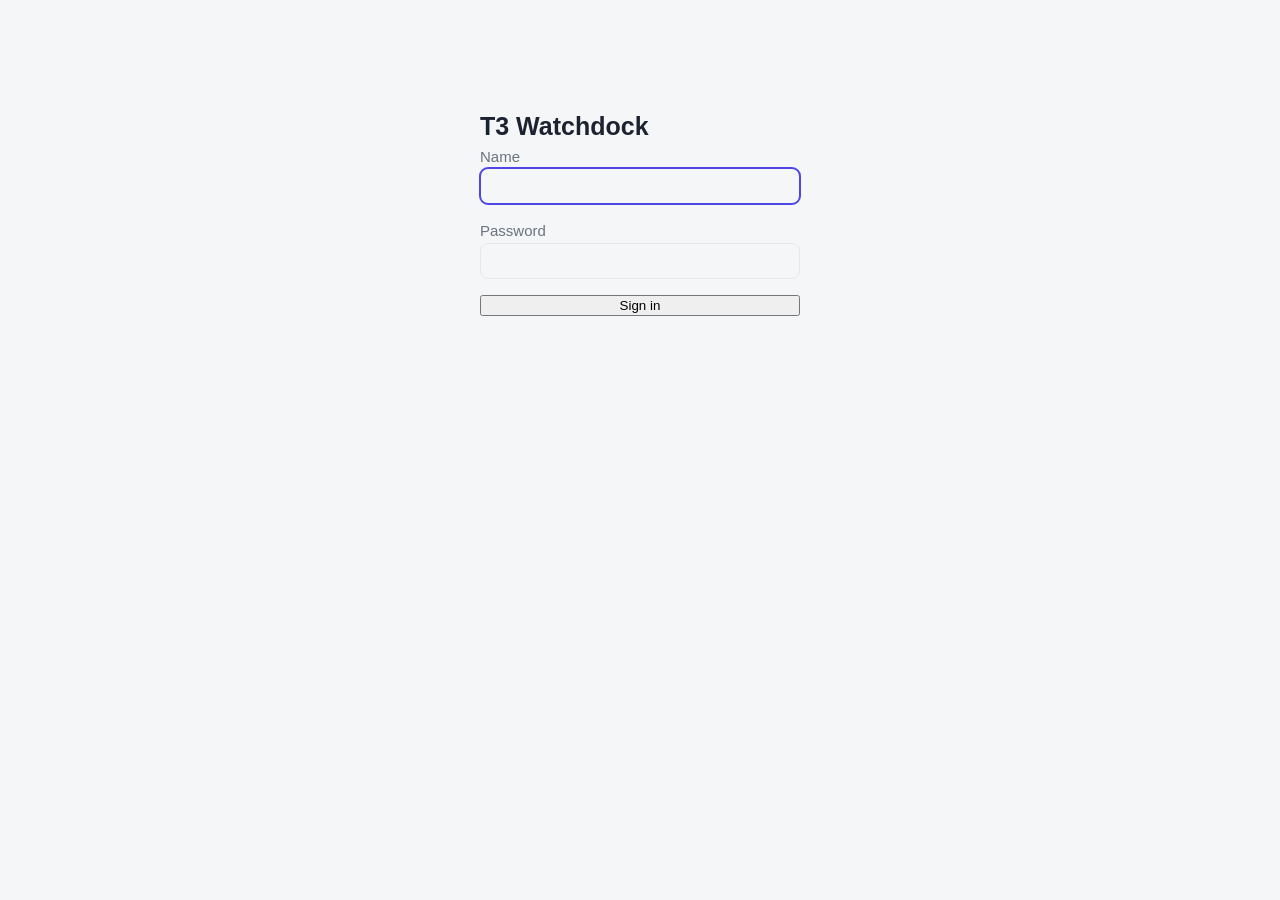
==== static/login.html @ c5ad08fe "[FEATURE] Add login with named users Every page and API call now needs a signed-in session. Accounts" ====
<!doctype html>
<html lang="en">
<head>
<meta charset="utf-8">
<meta name="viewport" content="width=device-width, initial-scale=1">
<title>T3 Watchdock – Login</title>
<script>
try { const t = localStorage.getItem("theme"), s = localStorage.getItem("style");
  if (t === "light" || t === "dark") document.documentElement.dataset.theme = t;
  if (s === "terminal" || s === "turbo" || s === "focus") document.documentElement.dataset.style = s; } catch (e) {}
</script>
<link rel="stylesheet" href="style.css">
<style>
  .login { max-width: 22rem; margin: 12vh auto; padding: 0 16px; }
  .login form { display: grid; gap: .75rem; }
  .login input { width: 100%; box-sizing: border-box; }
  .login .err { color: #c0392b; min-height: 1.2em; margin: 0; }
</style>
</head>
<body>
<main class="login">
  <h1>T3 Watchdock</h1>
  <form id="f">
    <label>Name <input name="name" autocomplete="username" required autofocus></label>
    <label>Password <input name="password" type="password" autocomplete="current-password" required></label>
    <button type="submit">Sign in</button>
    <p class="err" id="err" role="alert"></p>
  </form>
</main>
<script>
document.getElementById("f").onsubmit = async ev => {
  ev.preventDefault();
  const f = ev.target, err = document.getElementById("err");
  err.textContent = "";
  try {
    const r = await fetch("/api/login", {method: "POST", headers: {"Content-Type": "application/json"},
      body: JSON.stringify({name: f.name.value.trim(), password: f.password.value})});
    if (r.ok) return location.replace("/");
    err.textContent = (await r.json()).error || r.status;
  } catch (e) { err.textContent = e.message; }
  f.password.value = "";
};
</script>
</body>
</html>
---- static/style.css ----
:root{
  color-scheme:light;
  --bg:#f5f6f8;--card:#fff;--fg:#1c2230;--mut:#6b7280;--bd:#e4e7eb;--hover:#f0f2f5;
  --acc:#4f46e5;--acc-fg:#fff;--ok:#15803d;--err:#b91c1c;--run:#b45309;--chip:#eef0f4;
}
/* Theme: auto (follows the system) unless the header switch sets data-theme="light" or "dark" */
@media (prefers-color-scheme:dark){:root:not([data-theme="light"]){
  color-scheme:dark;
  --bg:#0f1115;--card:#171a21;--fg:#e6e8ec;--mut:#9aa1ad;--bd:#272c36;--hover:#1e222b;
  --acc:#818cf8;--acc-fg:#0f1115;--ok:#4ade80;--err:#f87171;--run:#fbbf24;--chip:#232833;
}}
:root[data-theme="dark"]{
  color-scheme:dark;
  --bg:#0f1115;--card:#171a21;--fg:#e6e8ec;--mut:#9aa1ad;--bd:#272c36;--hover:#1e222b;
  --acc:#818cf8;--acc-fg:#0f1115;--ok:#4ade80;--err:#f87171;--run:#fbbf24;--chip:#232833;
}
/* Style "terminal" (header selector): monospace, square, prompt look; light = paper terminal, dark = phosphor */
:root[data-style="terminal"]{
  color-scheme:light;
  --bg:#fdf6e3;--card:#fffbef;--fg:#073642;--mut:#5f7379;--bd:#ddd3b8;--hover:#f3ecd6;
  --acc:#0f6e64;--acc-fg:#fdf6e3;--ok:#4f7a00;--err:#c2261d;--run:#a0590f;--chip:#eee6cc;
}
@media (prefers-color-scheme:dark){:root[data-style="terminal"]:not([data-theme="light"]){
  color-scheme:dark;
  --bg:#0b0e0b;--card:#101510;--fg:#d2f2d2;--mut:#7f9c7f;--bd:#243124;--hover:#172117;
  --acc:#39d353;--acc-fg:#0b0e0b;--ok:#39d353;--err:#ff6b6b;--run:#e3b341;--chip:#1a251a;
}}
:root[data-style="terminal"][data-theme="dark"]{
  color-scheme:dark;
  --bg:#0b0e0b;--card:#101510;--fg:#d2f2d2;--mut:#7f9c7f;--bd:#243124;--hover:#172117;
  --acc:#39d353;--acc-fg:#0b0e0b;--ok:#39d353;--err:#ff6b6b;--run:#e3b341;--chip:#1a251a;
}
/* Style "turbo" (Turbo C++ DOS IDE look, 16-colour CGA palette): dark = classic blue editor, light = grey dialog */
:root[data-style="turbo"]{
  color-scheme:light;
  --bg:#aaaaaa;--card:#c0c0c0;--fg:#000000;--mut:#333333;--bd:#000000;--hover:#b4b4b4;
  --acc:#0000aa;--acc-fg:#ffffff;--ok:#006600;--err:#aa0000;--run:#884400;--chip:#d6d6d6;
}
@media (prefers-color-scheme:dark){:root[data-style="turbo"]:not([data-theme="light"]){
  color-scheme:dark;
  --bg:#0000aa;--card:#0000aa;--fg:#ffffff;--mut:#aaaaaa;--bd:#ffffff;--hover:#000080;
  --acc:#ffff55;--acc-fg:#000000;--ok:#55ff55;--err:#ff5555;--run:#ffaa55;--chip:#000080;
}}
:root[data-style="turbo"][data-theme="dark"]{
  color-scheme:dark;
  --bg:#0000aa;--card:#0000aa;--fg:#ffffff;--mut:#aaaaaa;--bd:#ffffff;--hover:#000080;
  --acc:#ffff55;--acc-fg:#000000;--ok:#55ff55;--err:#ff5555;--run:#ffaa55;--chip:#000080;
}
*{box-sizing:border-box}
body{margin:0;background:var(--bg);color:var(--fg);font:17px/1.5 -apple-system,BlinkMacSystemFont,"Segoe UI",sans-serif}
a{color:var(--acc);text-decoration:none}
header{background:var(--card);border-bottom:1px solid var(--bd);position:sticky;top:0;z-index:5}
.bar{max-width:1440px;margin:0 auto;padding:0 16px;height:56px;display:flex;align-items:center;gap:24px}
.brand{font-weight:700;font-size:18px;color:var(--fg)}
nav{display:flex;gap:4px;flex:1}
nav a{color:var(--mut);padding:6px 12px;border-radius:6px;font-weight:500}
nav a.on,nav a:hover{color:var(--fg);background:var(--hover)}
.pill{font-size:15px;padding:3px 10px;border-radius:12px;background:var(--chip);color:var(--mut);white-space:nowrap}
.pill.bad{color:var(--err)}
.theme-btn{border:1px solid var(--bd);cursor:pointer;font:inherit;font-size:15px;color:var(--fg)}
.theme-btn:hover{background:var(--hover)}
select.style-sel{width:auto;padding:3px 8px;border-radius:12px;background:var(--chip)}
.hdr-tools{display:flex;gap:8px;align-items:center}
/* terminal style */
[data-style="terminal"] body,[data-style="terminal"] input,[data-style="terminal"] select,[data-style="terminal"] button,
[data-style="terminal"] textarea,[data-style="terminal"] #toast{font-family:"SF Mono",ui-monospace,Menlo,Monaco,Consolas,"Liberation Mono",monospace}
[data-style="terminal"] body{font-size:16px;line-height:1.55}
[data-style="terminal"] *,[data-style="terminal"] *::before,[data-style="terminal"] *::after{border-radius:0!important}
[data-style="terminal"] ::selection{background:var(--acc);color:var(--acc-fg)}
[data-style="terminal"] input,[data-style="terminal"] select{caret-color:var(--acc)}
[data-style="terminal"] .brand::before{content:"$ ~/";color:var(--acc)}
[data-style="terminal"] .brand::after{content:"▌";color:var(--acc);margin-left:3px;animation:blink 1.1s steps(1) infinite}
@keyframes blink{50%{opacity:0}}
@media (prefers-reduced-motion:reduce){[data-style="terminal"] .brand::after{animation:none}}
[data-style="terminal"] .brand{text-transform:lowercase;letter-spacing:0}
[data-style="terminal"] nav a{font-weight:400}
[data-style="terminal"] nav a::before{content:"./";color:var(--mut)}
[data-style="terminal"] nav a.on{background:transparent;color:var(--acc);box-shadow:inset 0 -2px 0 var(--acc)}
[data-style="terminal"] h1::before{content:"# ";color:var(--acc)}
[data-style="terminal"] .card>h2::before,[data-style="terminal"] .sec-title::before{content:"## ";color:var(--acc)}
[data-style="terminal"] .btn{background:transparent;color:var(--acc);border:1px solid var(--acc);font-weight:500}
[data-style="terminal"] .btn:hover:not(:disabled){background:var(--acc);color:var(--acc-fg)}
[data-style="terminal"] .btn.sec{color:var(--fg);border-color:var(--bd)}
[data-style="terminal"] .btn.sec:hover:not(:disabled){background:var(--hover);color:var(--fg);border-color:var(--fg)}
[data-style="terminal"] .btn.danger{color:var(--err);border-color:var(--err)}
[data-style="terminal"] .btn.danger:hover:not(:disabled){background:var(--err);color:var(--bg)}
[data-style="terminal"] .card,[data-style="terminal"] .pcard{box-shadow:none}
[data-style="terminal"] .pcard:hover{border-color:var(--acc)}
/* Terminal project cards: same height everywhere (min-height, so a card with unusually long content still grows instead of clipping),
   roomier inside; the CI/CD line sits at the bottom below a dashed rule */
[data-style="terminal"] .grid{gap:18px}
[data-style="terminal"] .env-l{display:none}
[data-style="terminal"] .env-s{display:inline}
[data-style="terminal"] .focus-project-run .runst-full{display:none}
[data-style="terminal"] .runst-info{display:inline-flex}
[data-style="terminal"] .focus-project{display:flex;flex-direction:column;gap:14px;min-height:232px;padding:20px 22px}
[data-style="terminal"] .focus-project-name{white-space:nowrap;overflow:hidden;text-overflow:ellipsis}
[data-style="terminal"] .focus-monitoring{margin-top:0;gap:8px}
[data-style="terminal"] .focus-monitor{padding:3px 10px}
[data-style="terminal"] .focus-project-run{display:flex;flex-wrap:wrap;align-items:center;gap:8px;margin-top:auto;padding-top:14px;border-top:1px dashed var(--bd)}
[data-style="terminal"] table:not(.typo3-overview) th{text-transform:lowercase}
[data-style="terminal"] #toast{border-left-width:4px}
/* turbo style */
[data-style="turbo"] body,[data-style="turbo"] input,[data-style="turbo"] select,[data-style="turbo"] button,
[data-style="turbo"] textarea,[data-style="turbo"] #toast{font-family:"SF Mono",ui-monospace,Menlo,Monaco,Consolas,"Liberation Mono",monospace}
[data-style="turbo"] body{font-size:16px;line-height:1.55;scrollbar-color:#00aaaa #000080}
[data-style="turbo"] *,[data-style="turbo"] *::before,[data-style="turbo"] *::after{border-radius:0!important}
[data-style="turbo"] ::selection{background:#00aaaa;color:#000}
[data-style="turbo"] header{background:#aaaaaa;border-bottom:0}
[data-style="turbo"] .bar{height:34px}
[data-style="turbo"] .brand{color:#000;font-weight:400}
[data-style="turbo"] .brand::before{content:"≡ ";color:#000}
[data-style="turbo"] nav a{color:#000;font-weight:400;padding:2px 10px}
[data-style="turbo"] nav a::first-letter{color:#aa0000}
[data-style="turbo"] nav a.on,[data-style="turbo"] nav a:hover{background:#00aa00;color:#000}
[data-style="turbo"] header .pill{background:#aaaaaa;color:#000;border:0}
[data-style="turbo"] header .pill.bad{color:#aa0000}
[data-style="turbo"] header select.style-sel{background:#00aaaa}
[data-style="turbo"] .card,[data-style="turbo"] .pcard{border:3px double var(--bd);box-shadow:none}
[data-style="turbo"] .card>h2,[data-style="turbo"] .sec-title{display:table;margin:-30px auto 12px;padding:0 8px;background:var(--card);
  color:var(--fg);font-size:16px;font-weight:600;line-height:20px}
[data-style="turbo"] .card>h2::before,[data-style="turbo"] .sec-title::before{content:"[■] ";color:var(--ok)}
[data-style="turbo"] h1{color:var(--acc)}
[data-style="turbo"] .pcard:hover{border-color:var(--acc)}
[data-style="turbo"] .btn{background:#00aa00;color:#000;border:0;box-shadow:3px 3px 0 #000;font-weight:400}
[data-style="turbo"] .btn:active:not(:disabled){transform:translate(2px,2px);box-shadow:1px 1px 0 #000}
[data-style="turbo"] .btn.sec{background:#aaaaaa;color:#000}
[data-style="turbo"] .btn.danger{background:#aa0000;color:#fff;border:0}
[data-style="turbo"] input,[data-style="turbo"] select{background:#00aaaa;color:#000;border:0;caret-color:#000}
[data-style="turbo"] input::placeholder{color:#004c4c}
[data-style="turbo"] th{color:var(--acc);font-weight:400}
[data-style="turbo"] .chip{color:var(--fg)}
[data-style="turbo"] #toast{border:3px double #fff;box-shadow:4px 4px 0 #000}
main{max-width:1440px;margin:0 auto;padding:28px 16px 60px}
.head{display:flex;align-items:flex-start;justify-content:space-between;gap:16px;flex-wrap:wrap;margin-bottom:20px}
h1{font-size:25px;margin:0}h2{font-size:18px;margin:0 0 12px}
.sub{color:var(--mut);font-size:16px;margin-top:2px}
.crumb{font-size:16px;color:var(--mut);margin-bottom:6px}
.card{background:var(--card);border:1px solid var(--bd);border-radius:12px;padding:18px}
.stack>*+*{margin-top:16px}
.grid{display:grid;grid-template-columns:repeat(auto-fill,minmax(300px,1fr));gap:14px}
.two{display:grid;grid-template-columns:minmax(0,1.6fr) minmax(0,1fr);gap:16px;align-items:start}
@media (max-width:820px){.two{grid-template-columns:1fr}.bar{gap:12px}.brand{display:none}}
.pcard{display:block;color:inherit;background:var(--card);border:1px solid var(--bd);border-radius:12px;padding:16px;transition:border-color .15s}
.pcard:hover{border-color:var(--acc)}
.pcard .name{font-weight:600;font-size:18px}
/* Projects page (layout for every style; the style only sets colours and fonts) */
.env-s{display:none}
.runst-info{display:none;position:relative;z-index:1;padding:2px;border:0;background:none;color:var(--acc);cursor:pointer;line-height:0}
.runst-tip{position:absolute;bottom:calc(100% + 8px);left:50%;transform:translateX(-50%);z-index:5;padding:6px 10px;border:1px solid var(--acc);background:var(--card);color:var(--fg);font-size:13px;line-height:1.4;white-space:nowrap;visibility:hidden;opacity:0;transition:opacity .12s;pointer-events:none}
.runst-info:hover .runst-tip,.runst-info:focus-visible .runst-tip,.runst-info.open .runst-tip{visibility:visible;opacity:1}
.grid{grid-template-columns:repeat(auto-fit,minmax(min(100%,320px),1fr))}
.pcard{padding:16px;overflow-wrap:anywhere}
.pcard:hover{background:var(--hover)}
.focus-project{display:block;position:relative;min-height:124px}
.focus-project-link{display:flex;align-items:center;gap:12px;min-height:28px;color:var(--fg)}
.focus-project-link::after{content:"";position:absolute;inset:0;border-radius:inherit}
.focus-project:focus-within{border-color:var(--acc)}
.focus-project-name{flex:1;min-width:0}
.focus-project-arrow{color:var(--mut)}
.focus-avatar{position:relative;flex:0 0 28px;height:28px;display:grid;place-items:center;overflow:hidden;border-radius:6px;background:var(--chip);color:var(--acc);font-size:12px}
.focus-avatar img{position:absolute;inset:0;width:100%;height:100%;object-fit:cover;background:var(--card)}
.focus-project a:hover{text-decoration:underline}
.focus-project-run{margin-top:10px}
.focus-monitoring{display:flex;flex-wrap:wrap;gap:4px 6px;margin-top:6px}
.focus-monitor{display:inline-flex;align-items:center;gap:6px;padding:2px 7px;border:1px solid var(--bd);border-radius:5px;color:var(--mut);font-size:13px}
.focus-monitor.is-configured{background:color-mix(in srgb,var(--ok) 9%,var(--card));color:var(--ok)}
.focus-monitor.is-pending{background:color-mix(in srgb,var(--run) 10%,var(--card));color:var(--run)}
.focus-monitor.is-configured::before,
.focus-monitor.is-pending::before,
.focus-monitor.is-disabled::before{content:"";width:6px;height:6px;border:1px solid currentColor;border-radius:50%}
.focus-monitor.is-configured::before{background:currentColor}
.focus-monitor.is-disabled::before{border-style:dashed}
.focus-monitor.is-disabled{background:color-mix(in srgb,var(--mut) 9%,var(--card))}
.focus-project-run a{position:relative;z-index:1}
.typo3-overview th{white-space:nowrap}
.typo3-overview td a{font-weight:600}
.typo3-overview td{vertical-align:top}
.focus-env-health{display:flex;flex-wrap:wrap;gap:4px;margin-top:6px}
.focus-env-health .hchip{gap:4px;padding:1px 8px;font-size:13px;cursor:default}
.focus-env-health .hchip .ic{width:14px;height:14px}
.focus-env-health .hchip.sev0{background:transparent;border-color:transparent;color:var(--mut);padding-inline:0}
.overview-options{display:flex;flex-wrap:wrap;align-items:center;gap:8px 12px}
.overview-options select{width:auto}
.focus-row-number{display:table-cell;width:1%;color:var(--mut)}
#view[data-pview] [data-secondary-copy]{display:none}
.chips{display:flex;flex-wrap:wrap;gap:6px;margin-top:10px}
.chip{font-size:15px;padding:2px 8px;border-radius:10px;background:var(--chip);color:var(--mut)}
.chip.ref{font-family:ui-monospace,Menlo,monospace;color:var(--fg)}
.last{margin-top:12px;padding-top:10px;border-top:1px solid var(--bd);font-size:15px;color:var(--mut)}
.btn{display:inline-flex;align-items:center;gap:6px;background:var(--acc);color:var(--acc-fg);border:0;border-radius:8px;padding:8px 14px;font-size:16px;font-weight:600;cursor:pointer}
.btn.sec{background:transparent;color:var(--fg);border:1px solid var(--bd)}
.btn.danger{background:transparent;color:var(--err);border:1px solid var(--err)}
.btn.sm{padding:4px 10px;font-size:15px}
.btn:disabled{opacity:.5;cursor:default}
.actions{display:flex;gap:8px;flex-wrap:wrap}
table{width:100%;border-collapse:collapse}
th,td{text-align:left;padding:8px 6px;border-bottom:1px solid var(--bd);vertical-align:middle}
th{color:var(--mut);font-weight:500;font-size:15px}
.typo3-overview th{font-size:17px;font-weight:700}
tr:last-child td{border-bottom:0}
.wrap{overflow-x:auto}
dl{display:grid;grid-template-columns:auto 1fr;gap:6px 14px;margin:0;font-size:16px}
dt{color:var(--mut)}dd{margin:0;word-break:break-word}
.project-config h2{margin-bottom:0}
.project-config section{padding-top:12px}
.project-config section+section{border-top:1px solid var(--bd);margin-top:12px}
.project-config h3{display:flex;flex-wrap:wrap;align-items:baseline;justify-content:space-between;gap:4px 12px;font-size:16px;margin:0}
.project-config h3 code{background:var(--chip);border-radius:5px;padding:1px 6px;overflow-wrap:anywhere}
.project-config .config-status{font-size:14px;font-weight:600;margin:0}
.project-config dl{grid-template-columns:minmax(0,7em) minmax(0,1fr);margin-top:6px}
.project-config dd{overflow-wrap:anywhere}
.system-overview{margin-bottom:16px}
.system-overview-heading{display:flex;align-items:center;justify-content:space-between;flex-wrap:wrap;gap:8px 12px;margin-bottom:12px}
.system-overview-heading h2{margin:0}
.system-environments{display:grid;grid-template-columns:repeat(2,minmax(0,1fr));gap:12px}
.system-environments section{min-width:0;border:1px solid var(--bd);border-radius:8px;padding:14px}
.system-environments h3{font-size:16px;margin:0 0 10px}
.system-details{font-size:15px;color:var(--mut)}
.system-details dl{grid-template-columns:repeat(2,minmax(0,1fr));gap:8px 16px}
.system-details dt,.system-check{font-size:14px}
.system-details dd{color:var(--fg);font-weight:600;word-break:normal;overflow-wrap:anywhere}
.system-health{display:flex;flex-wrap:wrap;gap:4px 12px;margin-top:12px;padding-top:8px;border-top:1px solid var(--bd)}
.system-health .sub{font-size:inherit;margin:0}
.system-check{margin-top:4px}
@media (max-width:640px){.system-environments{grid-template-columns:minmax(0,1fr)}}
.st{font-weight:600;font-size:15px}
.s-success{color:var(--ok)}.s-failed,.s-canceled{color:var(--err)}
.s-running,.s-pending,.s-created,.s-preparing,.s-waiting_for_resource{color:var(--run)}.s-manual,.s-scheduled{color:var(--acc)}
.runs a{display:flex;justify-content:space-between;gap:8px;padding:8px 6px;border-bottom:1px solid var(--bd);color:inherit;font-size:16px}
.runs a:hover,.runs a.on{background:var(--hover)}
.runs a:last-child{border-bottom:0}
.empty{color:var(--mut);font-size:16px;padding:8px 0}
form .sec-title{font-weight:600;margin:4px 0 10px}
.fields{display:grid;grid-template-columns:repeat(auto-fit,minmax(220px,1fr));gap:12px}
label{display:block;font-size:15px;color:var(--mut);margin-bottom:4px}
input,select{width:100%;background:var(--bg);color:var(--fg);border:1px solid var(--bd);border-radius:8px;padding:8px 10px;font-size:16px}
input:focus,select:focus{outline:2px solid var(--acc);outline-offset:-1px}
.check{display:flex;align-items:center;gap:8px;font-size:16px;color:var(--fg)}
.check input{width:auto}
.hint{font-size:15px;color:var(--mut);margin-top:4px}
.danger-zone{border-color:var(--err)}
#toast{position:fixed;top:64px;right:16px;max-width:min(440px,calc(100vw - 32px));display:flex;gap:10px;align-items:flex-start;
  background:#15803d;color:#fff;padding:14px 14px 14px 16px;border-radius:10px;border-left:6px solid rgba(255,255,255,.6);
  font-size:17px;font-weight:600;line-height:1.4;box-shadow:0 12px 32px rgba(0,0,0,.4);
  opacity:0;transform:translateX(28px);transition:opacity .25s,transform .25s;pointer-events:none;cursor:pointer;z-index:50}
#toast.show{opacity:1;transform:none;pointer-events:auto}#toast.err{background:#b91c1c}
#toast .ico{font-size:19px}#toast .tmsg{flex:1;word-break:break-word}#toast .x{opacity:.75;font-weight:400;padding-left:6px}
code{font-family:ui-monospace,Menlo,monospace;font-size:15px}
.full{margin-top:16px}
.badge{display:inline-block;font-size:15px;font-weight:600;padding:2px 9px;border-radius:10px;background:var(--chip);color:var(--fg)}
.sev-2{color:var(--err)}.sev-1{color:var(--run)}.sev0{color:var(--ok)}.sev--1,.sev--2{color:var(--mut)}
.badge.sev-2{background:color-mix(in srgb,var(--err) 14%,transparent)}.badge.sev-1{background:color-mix(in srgb,var(--run) 14%,transparent)}
.badge.sev0{background:color-mix(in srgb,var(--ok) 14%,transparent)}
.kpis{display:grid;grid-template-columns:repeat(auto-fit,minmax(150px,1fr));gap:12px;margin-bottom:16px}
.kpi{border:1px solid var(--bd);border-radius:10px;padding:10px 12px}
.kpi .v{font-size:21px;font-weight:700;margin-top:2px}
.srv{display:grid;grid-template-columns:repeat(auto-fit,minmax(170px,1fr));border:1px solid var(--bd);border-radius:10px;margin:-4px 0 16px}
.srv>div{padding:8px 12px;min-width:0;border-left:1px solid var(--bd)}
.srv>div:first-child{border-left:0}
.srv-v{font-weight:600;font-size:16px;margin-top:2px;overflow-wrap:anywhere}
details{border-top:1px solid var(--bd);padding-top:10px;margin-top:14px}
summary{cursor:pointer;font-weight:600;font-size:17px;margin-bottom:8px}
details.t3env{margin-top:18px}
details.t3env>summary{display:flex;flex-wrap:wrap;align-items:center;gap:6px 14px;margin:0;font-size:19px;list-style:none}
details.t3env>summary::-webkit-details-marker{display:none}
details.t3env>summary::before{content:"▸";color:var(--mut);width:12px}
details.t3env[open]>summary::before{content:"▾"}
details.t3env[open]>summary{margin-bottom:14px;padding-bottom:12px;border-bottom:1px solid var(--bd)}
tr.upd>td{background:color-mix(in srgb,var(--acc) 8%,transparent)}
tr.upd.major>td{background:color-mix(in srgb,var(--run) 12%,transparent)}
.upd-table td{white-space:nowrap}
.upd-table td.rel-sum{max-width:360px;overflow:hidden;text-overflow:ellipsis}
.upd-table td.act{text-align:center;color:var(--mut)}
.upd-table tr.removed td.act{color:var(--err)}
.upd-table tr.added td.act{color:var(--ok)}
.upd-table tr.core>td{background:color-mix(in srgb,var(--ok) 16%,transparent);font-weight:600}
.upd-v{color:var(--acc);font-weight:600}tr.major .upd-v{color:var(--run)}
.chip.major{background:color-mix(in srgb,var(--run) 22%,transparent);color:var(--run);font-weight:600}
tr[data-ext]{cursor:pointer}tr[data-ext]:hover>td{box-shadow:inset 0 0 0 999px color-mix(in srgb,var(--fg) 5%,transparent)}
tr[data-ext] .tw{display:inline-block;width:12px;color:var(--mut)}
tr.cl-row>td{padding:0 0 12px}
.cl-box{border-left:3px solid var(--acc);background:var(--bg);border-radius:6px;padding:12px 16px;font-size:16px;line-height:1.55}
.cl-box.major{border-left-color:var(--run)}
.cl-head{display:flex;flex-wrap:wrap;gap:6px 14px;align-items:baseline;margin-bottom:8px}
.cl-body{max-height:440px;overflow:auto;border-top:1px solid var(--bd);padding-top:8px}
.cl-body .md-h{font-weight:700;margin:12px 0 4px}.cl-body .md-h:first-child{margin-top:0}
.cl-body ul,.cl-body ol{margin:4px 0;padding-left:20px}.cl-body p{margin:6px 0}
.cl-body pre{white-space:pre-wrap;background:var(--chip);padding:8px;border-radius:6px;font-size:15px}
table.checks td:nth-child(3){width:55%}table.checks td:nth-child(4){max-width:320px;word-break:break-word}
table.checks td:nth-child(1),table.checks td:nth-child(2){white-space:nowrap}
.msg{color:var(--mut);font-size:15px;margin-top:2px}
.tl{list-style:none;margin:0;padding:0}
.tl li{padding:8px 0 8px 14px;border-left:2px solid var(--bd);margin-left:4px}
.tl .when{font-size:15px;color:var(--mut)}
.tl ul{margin:4px 0 0;padding-left:18px;font-size:16px}

[hidden]{display:none!important}   /* themes must not override the hidden attribute */
.extupd{background:color-mix(in srgb,var(--acc) 12%,transparent)}
.extupd.major{background:color-mix(in srgb,var(--run) 16%,transparent)}
.srvlegend .upd,.srvlegend .diff{color:var(--run);font-weight:700}
.srvtags{display:flex;flex-wrap:wrap;gap:4px;margin-top:4px}
.srvtag{font-size:14px;padding:1px 6px;border-radius:6px;background:var(--chip);white-space:nowrap}
.srvtag .h{font-size:12px;font-weight:700;text-transform:uppercase;letter-spacing:.04em;color:var(--mut)}
.srvtag.diff{color:var(--run);font-weight:700}
/* Confirmation dialog for destructive actions (type the name to confirm) */
.confirm-dlg{background:var(--card);color:var(--fg);border:1px solid var(--bd);border-radius:10px;padding:20px;
  max-width:440px;width:calc(100% - 32px);box-sizing:border-box}
.confirm-dlg::backdrop{background:rgb(0 0 0 / .5)}
.confirm-dlg h2{margin:0 0 8px;color:var(--err)}
.confirm-dlg input{display:block;width:100%;box-sizing:border-box;margin:6px 0 14px}
.confirm-dlg .actions{display:flex;justify-content:flex-end;gap:8px}

/* Focus shares the app's components, routes, and light/dark preference. */
:root[data-style="focus"]{
  --bg:light-dark(#fbfaf8,#181818);
  --card:light-dark(#fff,#202020);
  --fg:light-dark(#262521,#efede8);
  --mut:light-dark(#625f58,#b8b3a9);
  --bd:light-dark(#e5e1d9,#373532);
  --hover:light-dark(#f1eee8,#2b2926);
  --acc:light-dark(#785314,#f0c574);
  --acc-fg:light-dark(#fff,#201810);
  --chip:var(--hover);
}

[data-style="focus"] [data-secondary-copy]{display:none}
[data-style="focus"] :focus-visible{outline:2px solid var(--acc);outline-offset:3px}
[data-style="focus"] .bar{height:auto;min-height:60px;gap:16px;padding:8px 24px}
[data-style="focus"] .brand{white-space:nowrap}
[data-style="focus"] nav a{font-size:15px}
[data-style="focus"] nav a.on{font-weight:700}
[data-style="focus"] main{padding:32px 24px 64px}
[data-style="focus"] h1{font-size:30px;line-height:1.2;letter-spacing:-.025em}
[data-style="focus"] .head{align-items:center}
[data-style="focus"] .card,
[data-style="focus"] .pcard{border-radius:8px}
[data-style="focus"] .card{padding:20px;min-width:0}
[data-style="focus"] .fields{grid-template-columns:repeat(auto-fit,minmax(min(100%,220px),1fr))}
[data-style="focus"] .chip,
[data-style="focus"] .badge{border-radius:5px}
[data-style="focus"] .btn:hover:not(:disabled){filter:brightness(.92)}
[data-style="focus"] .btn.sec:hover:not(:disabled),
[data-style="focus"] .btn.danger:hover:not(:disabled){background:var(--hover);filter:none}
[data-style="focus"] th,
[data-style="focus"] td{padding:10px 12px}

@media (max-width:820px){
  [data-style="focus"] header{position:static}
  [data-style="focus"] .bar{flex-wrap:wrap;gap:8px 12px;padding-inline:16px}
  [data-style="focus"] nav{order:1;flex:0 0 100%;flex-wrap:wrap}
  [data-style="focus"] nav a{padding-inline:8px}
  [data-style="focus"] main{padding:24px 16px 48px}
}

.scheduler-days-label{font-size:15px;color:var(--mut);margin-bottom:4px}
[data-style="focus"] .scheduler-task-heading{padding-bottom:12px;border-bottom:1px solid var(--bd)}
[data-style="focus"] .scheduler-status{grid-template-columns:auto minmax(0,1fr);align-content:start}
[data-style="focus"] .scheduler-fields{grid-template-columns:minmax(0,1.5fr) minmax(0,1fr)}
[data-style="focus"] .scheduler-fields input,
[data-style="focus"] .scheduler-fields select{min-width:0}
[data-style="focus"] .scheduler-days .check{margin:0;padding:4px 8px;border:1px solid var(--bd);border-radius:5px}
[data-style="focus"] .scheduler-save{justify-content:flex-end;padding-top:12px;border-top:1px solid var(--bd)}

@media (min-width:900px){
  [data-style="focus"] .scheduler-task{display:grid;grid-template-columns:minmax(0,1fr) minmax(0,1fr);column-gap:24px;align-items:start}
  [data-style="focus"] .scheduler-task-heading,
  [data-style="focus"] .scheduler-save{grid-column:1/-1}
  [data-style="focus"] .scheduler-status{grid-column:1;grid-row:2/5}
  [data-style="focus"] .scheduler-enabled,
  [data-style="focus"] .scheduler-fields,
  [data-style="focus"] .scheduler-days{grid-column:2}
}

.monitor-key-actions{margin-top:8px}
.monitor-saved-key [hidden]{display:none}
.monitor-saved-key input{margin-top:8px}
.monitor-fields>*+*,.monitor-auth>div+div{margin-top:12px}
.monitor-form-heading{display:flex;align-items:baseline;justify-content:space-between;flex-wrap:wrap;gap:6px 12px}
.monitor-form-heading .sec-title{font-size:18px}
.project-monitoring-grid{display:grid;gap:16px}
[data-style="focus"] #pform .sec-title{font-size:18px;margin:0 0 14px;padding-bottom:10px;border-bottom:1px solid var(--bd)}
[data-style="focus"] .monitor-form-heading{border-bottom:1px solid var(--bd);padding-bottom:10px;margin-bottom:14px}
[data-style="focus"] #pform .monitor-form-heading .sec-title,[data-style="focus"] .t3edit-form .monitor-form-heading .sec-title{border:0;margin:0;padding:0}
[data-style="focus"] .monitor-key-field input,
[data-style="focus"] .monitor-saved-key input{font-family:ui-monospace,Menlo,monospace}
[data-style="focus"] .project-form-actions{position:sticky;bottom:0;z-index:2;align-items:center;justify-content:flex-end;padding:12px;background:var(--bg);border-top:1px solid var(--bd)}
[data-style="focus"] [data-form-dirty]{margin-right:auto}
@media (min-width:820px){
  [data-style="focus"] .project-monitoring-grid{grid-template-columns:repeat(2,minmax(0,1fr));align-items:start}
}

/* last pipeline status on project cards */
.runst{display:inline-flex;align-items:center;gap:6px;margin-right:6px;padding:1px 8px;border-radius:10px;background:var(--chip);font-size:14px}
.runst.active{background:color-mix(in srgb,var(--run) 16%,transparent)}
.runst.s-manual{background:color-mix(in srgb,var(--acc) 14%,transparent)}
.runst.s-failed,.runst.s-canceled{background:color-mix(in srgb,var(--err) 14%,transparent)}
.runst .dot{width:8px;height:8px;border-radius:50%;background:currentColor;animation:runpulse 1.2s ease-in-out infinite}
@keyframes runpulse{50%{opacity:.25}}
@media (prefers-reduced-motion:reduce){.runst .dot{animation:none}}
.pcard.run-active{border-color:var(--run);box-shadow:0 0 0 1px var(--run)}

/* pipeline progress stepper (job table lives in a collapsible below) */
.psteps{list-style:none;display:flex;flex-wrap:wrap;gap:8px 0;margin:6px 0 14px;padding:0}
.pstep{flex:1 1 0;min-width:90px;display:flex;flex-direction:column;align-items:center;gap:4px;position:relative;text-align:center}
.pstep:not(:last-child)::after{content:"";position:absolute;top:15px;left:calc(50% + 20px);right:calc(-50% + 20px);height:2px;background:var(--bd)}
.pstep.p-success:not(:last-child)::after,.pstep.p-skipped:not(:last-child)::after{background:var(--ok)}
.pico{width:32px;height:32px;border-radius:50%;display:grid;place-items:center;font-weight:700;font-size:15px;border:2px solid var(--bd);color:var(--mut);background:var(--card)}
.p-success .pico{border-color:var(--ok);background:color-mix(in srgb,var(--ok) 16%,transparent);color:var(--ok)}
.p-failed .pico,.p-canceled .pico{border-color:var(--err);background:color-mix(in srgb,var(--err) 16%,transparent);color:var(--err)}
.p-running .pico{border-color:var(--run);color:var(--run)}
.p-manual .pico{border-color:var(--acc);color:var(--acc)}
.pname{font-weight:600;font-size:15px}
.pstep .sub{font-size:13px}
.spin{width:16px;height:16px;border-radius:50%;border:2px solid currentColor;border-right-color:transparent;animation:pspin .8s linear infinite}
@keyframes pspin{to{transform:rotate(360deg)}}
@media (prefers-reduced-motion:reduce){.spin{animation:none}}
.pplay{font:inherit;font-weight:700;padding:0;cursor:pointer;background:color-mix(in srgb,var(--acc) 16%,transparent)}
.pplay:hover{background:var(--acc);color:var(--acc-fg)}
.pplay:focus-visible{outline:2px solid var(--acc);outline-offset:2px}
.pplay:disabled{opacity:.5;cursor:wait}



/* one pipeline card per environment */
.pipe-head{display:flex;align-items:center;justify-content:space-between;gap:12px;flex-wrap:wrap}
.pipe-head h2{margin:0;display:flex;align-items:center;gap:8px}
.pipe-head h2 code{font-size:13px;font-weight:500}
.pipe-title{font-weight:600;font-size:15px;margin:8px 0 4px;color:var(--mut)}
.pipe-prod{border-left:3px solid var(--err)}
.btn.prod{background:var(--err);color:#fff;border-color:var(--err)}
.pipe-jobs{margin-top:14px}
.pipe-jobs>summary{font-size:15px}

/* icons (Lucide sprite in index.html) */
.ic{width:18px;height:18px;flex:none;fill:none;stroke:currentColor;stroke-width:2;stroke-linecap:round;stroke-linejoin:round;vertical-align:-3px}
.ic.sm{width:14px;height:14px;vertical-align:-2px}
.btn.icon{padding:8px;justify-content:center}
.btn.sm.icon{padding:5px}
.theme-btn{display:inline-flex;align-items:center;padding:5px 8px}
.pplay .ic{width:14px;height:14px}
.busy .ic{animation:pspin .8s linear infinite}
@media (prefers-reduced-motion:reduce){.busy .ic{animation:none}}

/* TYPO3 status details: modal opened from the System overview tiles */
.system-env-head{display:flex;align-items:center;justify-content:space-between;gap:8px;margin-bottom:10px}
.system-env-head h3{margin:0}
.system-env-actions{display:flex;align-items:center;gap:6px}
.plugin-card{padding:0;overflow:hidden}
.plugin-head{display:flex;align-items:center;gap:12px;padding:14px 20px;cursor:pointer;list-style:none}
.plugin-head::-webkit-details-marker{display:none}
.plugin-head:hover{background:var(--hover)}
.plugin-head:focus-visible{outline:2px solid var(--acc);outline-offset:-2px}
.plugin-name{flex:1;min-width:0;font-weight:600;font-size:17px}
.plugin-chev{color:var(--mut);transition:transform .15s}
.plugin-card[open] .plugin-chev{transform:rotate(180deg)}
.plugin-body{padding:4px 20px 20px;border-top:1px solid var(--bd)}
.plugin-desc{margin:12px 0 0}
.plugin-body .check{margin:14px 0}
.plugin-body textarea{display:block;width:100%;margin-top:6px;font-family:ui-monospace,Menlo,monospace;font-size:14px}
.plugin-body .actions{margin-top:12px}
.plugin-steps{margin:0;padding-left:20px;line-height:1.8}
.t3dlg.t3edit{width:min(640px,calc(100vw - 32px));padding:0}
.t3edit .monitor-form{margin:0;border:0}
.t3edit .project-form-actions{justify-content:flex-end;padding:0 20px 20px;margin:0}
.t3dlg{width:min(1100px,calc(100vw - 32px));max-height:calc(100vh - 48px);padding:20px 24px;border:1px solid var(--bd);border-radius:12px;background:var(--card);color:var(--fg);overflow:auto}
.t3dlg::backdrop{background:rgb(0 0 0 / .55)}
@media (max-width:640px){.t3dlg{padding:16px}}

/* error / warning chips in the System overview tiles: icon + count, colour by severity, text in tooltip */
.system-health{align-items:center}
.hchip{display:inline-flex;align-items:center;gap:6px;padding:3px 10px;border-radius:999px;border:1px solid transparent;font:inherit;font-size:15px;line-height:1.4;cursor:pointer;background:var(--chip);color:var(--mut)}
.hchip b{font-weight:700}
.hchip.sev-2{color:var(--err);background:color-mix(in srgb,var(--err) 14%,transparent);border-color:color-mix(in srgb,var(--err) 35%,transparent)}
.hchip.sev-1{color:var(--run);background:color-mix(in srgb,var(--run) 14%,transparent);border-color:color-mix(in srgb,var(--run) 35%,transparent)}
.hchip.sev0{color:var(--ok);background:color-mix(in srgb,var(--ok) 14%,transparent);cursor:default}
.hchip.zero{opacity:.7}
button.hchip:hover{filter:brightness(1.15)}
button.hchip:focus-visible{outline:2px solid var(--acc);outline-offset:2px}
.hchip .ic{width:16px;height:16px}

/* Configuration card as dev info: each section a monospace block, heading styled as a comment */
.project-config section,.project-config section+section{margin-top:10px;padding:10px 12px;border:1px solid var(--bd);border-radius:8px;background:var(--bg);font:13px/1.6 ui-monospace,SFMono-Regular,Menlo,Consolas,monospace}
.project-config h3{font:inherit;font-weight:600;color:var(--mut);justify-content:flex-start;gap:0 8px}
.project-config h3>:last-child{margin-left:auto}
.project-config h3::before{content:"#";opacity:.7}
.project-config h3 code{background:none;padding:0;color:var(--acc);font:inherit}
.project-config .config-status{font-size:inherit}
.project-config dl{grid-template-columns:minmax(0,9em) minmax(0,1fr);gap:0 10px;margin-top:4px}
.project-config dt{color:var(--mut)}
.project-config dt::after{content:":"}
.project-config dd,.project-config dd code{font:inherit;color:var(--fg);background:none;padding:0}

/* Recent runs: env tag · #id · trigger · relative time */
.runs a.run-row{display:grid;grid-template-columns:auto auto minmax(0,1fr) auto;align-items:center;gap:12px;padding:8px 10px;border-radius:6px;font-size:15px}
.env-tag{font:600 11px/1 ui-monospace,SFMono-Regular,Menlo,monospace;letter-spacing:.04em;padding:4px 6px;border-radius:4px;min-width:3.6em;text-align:center}
.env-tag.stg{color:var(--run);background:color-mix(in srgb,var(--run) 14%,transparent)}
.env-tag.prod{color:var(--err);background:color-mix(in srgb,var(--err) 14%,transparent)}
.run-id{font:13px ui-monospace,SFMono-Regular,Menlo,monospace;color:var(--mut)}
.run-trig{display:inline-flex;align-items:center;gap:6px;min-width:0;white-space:nowrap;overflow:hidden;text-overflow:ellipsis}
.run-trig .ic{color:var(--mut)}
.run-row time{font-size:13px;white-space:nowrap}
.runs a.run-row.on{box-shadow:inset 3px 0 0 var(--acc)}


/* Projects page: grid / list switch */
.seg{display:inline-flex;border:1px solid var(--bd);border-radius:8px;overflow:hidden}
.seg-b{display:inline-flex;align-items:center;justify-content:center;padding:7px 10px;border:0;background:transparent;color:var(--mut);cursor:pointer}
.seg-b+.seg-b{border-left:1px solid var(--bd)}
.seg-b:hover{background:var(--hover);color:var(--fg)}
.seg-b[aria-pressed="true"]{background:var(--chip);color:var(--fg)}
.seg-b:focus-visible{outline:2px solid var(--acc);outline-offset:-2px}
#view[data-pview="grid"] #t3sum{display:none}
#view[data-pview="list"]>.grid{display:none}
#view[data-pview="list"] #t3sum{margin-top:0!important}

/* progress fill (bottom → top) inside a busy button; --p set by JS (0%–100%) */
.btn.fill{position:relative;overflow:hidden;isolation:isolate}
.btn.fill::before{content:"";position:absolute;left:0;right:0;bottom:0;height:var(--p,0%);background:color-mix(in srgb,var(--acc) 35%,transparent);transition:height .3s ease;z-index:-1}
.btn.fill:disabled{opacity:1}
@media (prefers-reduced-motion:reduce){.btn.fill::before{transition:none}}

/* Projects page: technology filter */
.tfilter{margin:0 0 20px}
/* filter toggle: accent fill while the filter bar is open (also beats the style themes' .btn.sec rules) */
.btn.sec.icon.on,[data-style] .btn.sec.icon.on{background:var(--acc);border-color:var(--acc);color:var(--acc-fg)}
.btn.sec.icon.on:hover:not(:disabled){filter:brightness(1.1)}
.tfilter[hidden]{display:none}
.ttabs{display:flex;flex-wrap:wrap;gap:4px;border-bottom:1px solid var(--bd);margin-bottom:14px}
.ttab{font:inherit;font-size:15px;font-weight:600;padding:10px 18px;margin-bottom:-1px;border:0;border-bottom:2px solid transparent;background:none;color:var(--mut);cursor:pointer}
.ttab:hover{color:var(--fg)}
.ttab[aria-selected="true"]{color:var(--fg);border-bottom-color:var(--fg)}
.ttab:focus-visible{outline:2px solid var(--acc);outline-offset:-2px;border-radius:6px 6px 0 0}
.tchips-row{display:flex;flex-wrap:wrap;align-items:center;gap:8px 14px}
.tchips{display:inline-flex;flex-wrap:wrap;gap:4px;padding:5px;border-radius:12px;background:var(--chip)}
.tchip{display:inline-flex;align-items:center;gap:8px;font:inherit;font-size:15px;font-weight:600;padding:8px 16px;border:0;border-radius:9px;background:none;color:var(--fg);cursor:pointer}
.tchip:hover{background:var(--hover)}
.tchip[aria-pressed="true"]{background:var(--fg);color:var(--bg)}
.tchip:focus-visible{outline:2px solid var(--acc);outline-offset:1px}
.tcount{font-size:12px;font-weight:600;min-width:20px;padding:2px 7px;border-radius:999px;background:color-mix(in srgb,var(--fg) 10%,transparent);color:var(--mut);text-align:center}
.tchip[aria-pressed="true"] .tcount{background:color-mix(in srgb,var(--bg) 18%,transparent);color:var(--bg)}
.tchips-empty{padding:8px 10px}
#view [data-pid][hidden]{display:none!important}

/* TYPO3 status modal — calm redesign */
.t3dlg{width:min(1320px,calc(100vw - 48px));max-height:calc(100vh - 48px);padding:36px 40px 40px;border-radius:20px}
.t3h{display:flex;justify-content:space-between;align-items:flex-start;gap:16px;margin-bottom:28px}
.t3h-k{font-size:14px;color:var(--mut);margin-bottom:4px}
.t3h-t{display:flex;flex-wrap:wrap;align-items:center;gap:6px 12px;margin:0;font-size:26px;font-weight:700;line-height:1.2}
.t3pill{font-size:13px;font-weight:600;padding:3px 10px;border-radius:999px;background:var(--chip);color:var(--fg)}
.t3h-m{display:flex;flex-wrap:wrap;align-items:center;gap:4px 10px;margin-top:10px;font-size:15px;color:var(--mut)}
.t3h-m a{color:var(--fg)}
.t3h-m a.t3h-sch{color:var(--mut)}
.t3h-m a:hover{text-decoration:underline}
.t3sep{opacity:.6}
.t3h-a{display:flex;gap:8px;flex:none}
.btn.icon.t3sq{width:44px;height:44px;padding:0;border:0;border-radius:12px;background:var(--chip)}
.btn.icon.t3sq:hover{background:var(--hover);filter:brightness(1.2)}
.t3alert{display:flex;align-items:center;gap:16px;padding:20px 24px;border-radius:14px;margin-bottom:32px;background:var(--chip)}
.t3alert>div{flex:1;min-width:0}
.t3alert b{display:block;font-size:17px}
.t3alert .sub{margin-top:2px}
.t3alert.err{background:color-mix(in srgb,var(--err) 12%,var(--card))}
.t3alert.warn{background:color-mix(in srgb,var(--run) 12%,var(--card))}
.t3alert.ok{background:color-mix(in srgb,var(--ok) 10%,var(--card))}
.t3alert-b{flex:none;font:inherit;font-size:15px;font-weight:600;padding:12px 18px;border:0;border-radius:10px;background:var(--fg);color:var(--bg);cursor:pointer}
.t3alert-b:hover{opacity:.9}
.t3alert-b:focus-visible{outline:2px solid var(--acc);outline-offset:2px}
.t3dot{flex:none;width:8px;height:8px;border-radius:50%;background:var(--mut);opacity:.6}
.t3alert>.t3dot{width:12px;height:12px;opacity:1;box-shadow:0 0 0 5px color-mix(in srgb,currentColor 18%,transparent)}
.t3alert.err>.t3dot,.t3dot.err,.t3dot.sev2{background:var(--err);color:var(--err);opacity:1}
.t3alert.warn>.t3dot,.t3dot.warn,.t3dot.sev1{background:var(--run);color:var(--run);opacity:1}
.t3alert.ok>.t3dot{background:var(--ok);color:var(--ok)}
.t3stats{display:grid;grid-template-columns:repeat(4,minmax(0,1fr));gap:20px;margin-bottom:24px}
.t3stat-k{font-size:14px;color:var(--mut)}
.t3stat-v{font-size:24px;font-weight:700;margin:2px 0}
.t3stat .sub,.t3stat [class^="sev"]{font-size:14px}
.t3chips{display:flex;flex-wrap:wrap;gap:8px;margin-bottom:24px}
.t3chip{font-size:14px;padding:8px 12px;border-radius:10px;background:var(--chip);color:var(--mut)}
.t3chip b{color:var(--fg);font-weight:600}
.t3rows{border-radius:16px;background:color-mix(in srgb,var(--fg) 4%,var(--card));padding:6px 0}
.t3dlg .t3row{border:0;margin:0;padding:0}
.t3row>summary{display:flex;align-items:center;gap:14px;margin:0;padding:16px 24px;font-size:16px;font-weight:600;list-style:none;cursor:pointer;border-radius:12px}
.t3row>summary::-webkit-details-marker{display:none}
.t3row>summary:hover{background:var(--hover)}
.t3row>summary:focus-visible{outline:2px solid var(--acc);outline-offset:-2px}
.t3row-l{flex:1;min-width:0}
.t3row-m{font-size:15px;font-weight:400;color:var(--mut)}
.t3chev{width:16px;height:16px;color:var(--mut);transform:rotate(-90deg);transition:transform .15s}
.t3row[open]>summary .t3chev{transform:none}
.t3row-b{padding:4px 24px 20px 46px}
@media (prefers-reduced-motion:reduce){.t3chev{transition:none}}
@media (max-width:720px){
  .t3dlg{padding:20px 16px;width:calc(100vw - 16px)}
  .t3stats{grid-template-columns:repeat(2,minmax(0,1fr))}
  .t3alert{flex-wrap:wrap}
  .t3row-b{padding:4px 12px 16px}
  .t3row>summary{padding:14px 12px}
}
.t3dlg:focus{outline:none}
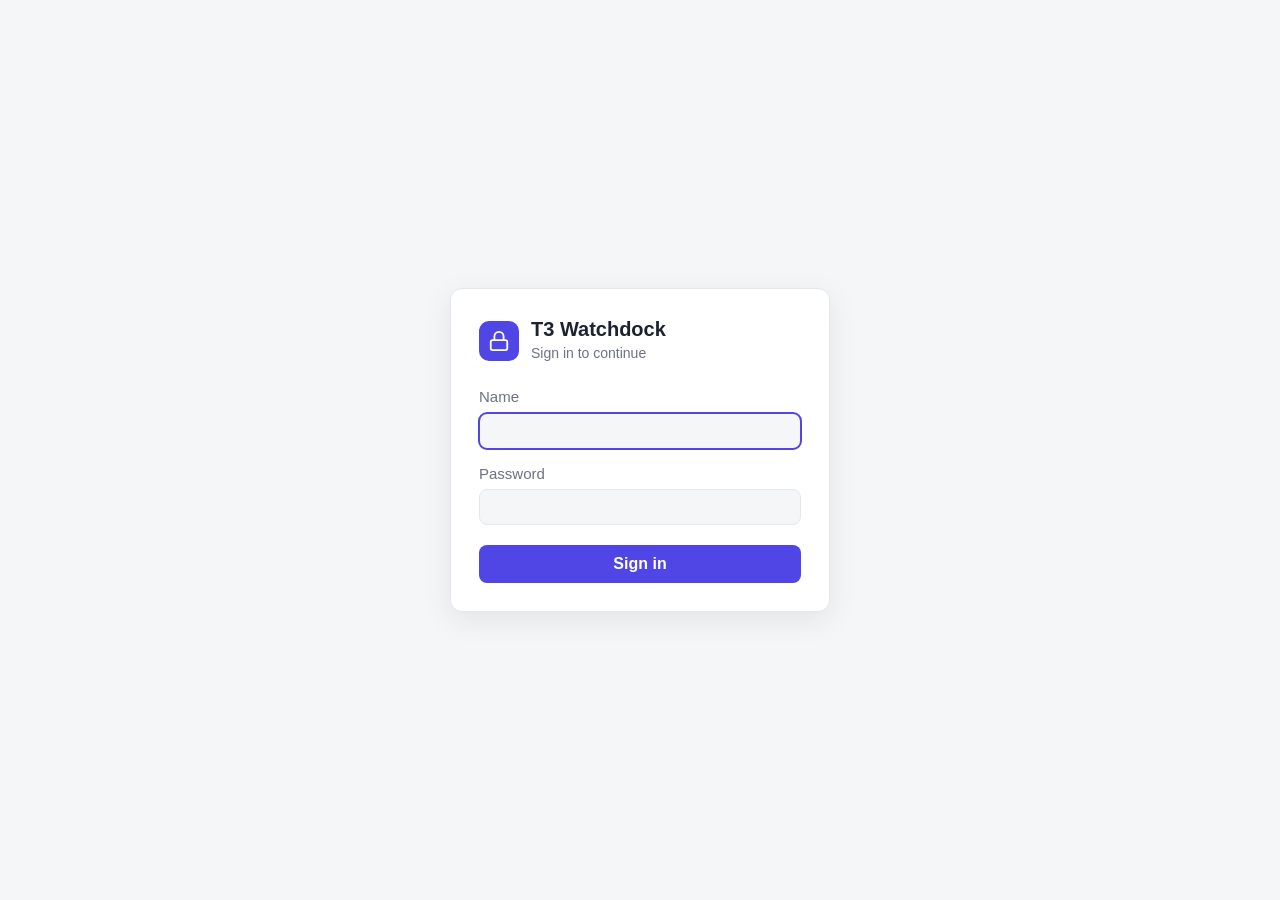
==== commit ce7d7bf2: "[FEATURE] Production setup: Traefik, Flask/Gunicorn, account lock, profile Implements steps 1 and 3 " ====
--- a/static/login.html
+++ b/static/login.html
@@ -3,7 +3,7 @@
 <head>
 <meta charset="utf-8">
 <meta name="viewport" content="width=device-width, initial-scale=1">
-<title>T3 Watchdock – Login</title>
+<title>T3 Watchdock – Sign in</title>
 <script>
 try { const t = localStorage.getItem("theme"), s = localStorage.getItem("style");
   if (t === "light" || t === "dark") document.documentElement.dataset.theme = t;
@@ -11,34 +11,53 @@
 </script>
 <link rel="stylesheet" href="style.css">
 <style>
-  .login { max-width: 22rem; margin: 12vh auto; padding: 0 16px; }
-  .login form { display: grid; gap: .75rem; }
-  .login input { width: 100%; box-sizing: border-box; }
-  .login .err { color: #c0392b; min-height: 1.2em; margin: 0; }
+  body.login-page { min-height: 100vh; margin: 0; display: grid; place-items: center; padding: 16px; box-sizing: border-box; background: var(--bg); }
+  .login-card { width: 100%; max-width: 380px; box-sizing: border-box; padding: 28px; box-shadow: 0 8px 30px rgb(0 0 0 / .08); }
+  .login-head { display: flex; align-items: center; gap: 12px; margin-bottom: 22px; }
+  .login-logo { width: 40px; height: 40px; border-radius: 10px; display: grid; place-items: center; background: var(--acc); color: var(--acc-fg); flex: none; }
+  .login-logo svg { width: 22px; height: 22px; fill: none; stroke: currentColor; stroke-width: 2; stroke-linecap: round; stroke-linejoin: round; }
+  .login-head h1 { font-size: 20px; line-height: 1.2; }
+  .login-head p { margin: 2px 0 0; color: var(--mut); font-size: 14px; }
+  .login-card .field { margin-bottom: 14px; }
+  .login-card input { box-sizing: border-box; }
+  .login-card .btn { width: 100%; justify-content: center; margin-top: 6px; padding: 10px 14px; }
+  .login-msg { display: none; margin: 0 0 14px; padding: 10px 12px; border-radius: 8px; font-size: 14px; line-height: 1.4;
+    color: var(--err); border: 1px solid var(--err); background: color-mix(in srgb, var(--err) 8%, transparent); }
+  .login-msg.show { display: block; }
 </style>
 </head>
-<body>
-<main class="login">
-  <h1>T3 Watchdock</h1>
-  <form id="f">
-    <label>Name <input name="name" autocomplete="username" required autofocus></label>
-    <label>Password <input name="password" type="password" autocomplete="current-password" required></label>
-    <button type="submit">Sign in</button>
-    <p class="err" id="err" role="alert"></p>
+<body class="login-page">
+<main class="card login-card">
+  <div class="login-head">
+    <div class="login-logo" aria-hidden="true">
+      <svg viewBox="0 0 24 24"><rect width="18" height="11" x="3" y="11" rx="2"/><path d="M7 11V7a5 5 0 0 1 10 0v4"/></svg>
+    </div>
+    <div><h1>T3 Watchdock</h1><p>Sign in to continue</p></div>
+  </div>
+  <form id="f" novalidate>
+    <p class="login-msg" id="msg" role="alert"></p>
+    <div class="field"><label for="name">Name</label>
+      <input id="name" name="name" autocomplete="username" required autofocus></div>
+    <div class="field"><label for="password">Password</label>
+      <input id="password" name="password" type="password" autocomplete="current-password" required></div>
+    <button class="btn" type="submit" id="go">Sign in</button>
   </form>
 </main>
 <script>
-document.getElementById("f").onsubmit = async ev => {
+const f = document.getElementById("f"), msg = document.getElementById("msg"), go = document.getElementById("go");
+const show = t => { msg.textContent = t; msg.classList.toggle("show", !!t); };
+f.onsubmit = async ev => {
   ev.preventDefault();
-  const f = ev.target, err = document.getElementById("err");
-  err.textContent = "";
+  if (!f.name.value.trim() || !f.password.value) return show("Enter name and password.");
+  show(""); go.disabled = true; go.textContent = "Signing in…";
   try {
     const r = await fetch("/api/login", {method: "POST", headers: {"Content-Type": "application/json"},
       body: JSON.stringify({name: f.name.value.trim(), password: f.password.value})});
     if (r.ok) return location.replace("/");
-    err.textContent = (await r.json()).error || r.status;
-  } catch (e) { err.textContent = e.message; }
-  f.password.value = "";
+    show((await r.json()).error || `Error ${r.status}`);
+  } catch (e) { show(e.message); }
+  go.disabled = false; go.textContent = "Sign in";
+  f.password.value = ""; f.password.focus();
 };
 </script>
 </body>
--- a/static/style.css
+++ b/static/style.css
@@ -60,6 +60,10 @@
 .theme-btn{border:1px solid var(--bd);cursor:pointer;font:inherit;font-size:15px;color:var(--fg)}
 .theme-btn:hover{background:var(--hover)}
 select.style-sel{width:auto;padding:3px 8px;border-radius:12px;background:var(--chip)}
+.style-pick{display:inline-flex;align-items:center;margin:0;padding-left:8px;border:1px solid var(--bd);border-radius:12px;background:var(--chip);color:var(--mut);font-size:15px;cursor:pointer}
+.style-pick:hover{background:var(--hover)}
+a.theme-btn#profileBtn.on{color:var(--acc);border-color:var(--acc)}
+.style-pick select.style-sel{border:0;background:transparent;padding-left:4px;color:var(--fg);cursor:pointer}
 .hdr-tools{display:flex;gap:8px;align-items:center}
 /* terminal style */
 [data-style="terminal"] body,[data-style="terminal"] input,[data-style="terminal"] select,[data-style="terminal"] button,
@@ -116,6 +120,7 @@
 [data-style="turbo"] header .pill{background:#aaaaaa;color:#000;border:0}
 [data-style="turbo"] header .pill.bad{color:#aa0000}
 [data-style="turbo"] header select.style-sel{background:#00aaaa}
+[data-style="turbo"] header .style-pick{background:#00aaaa;color:#000;border:0}
 [data-style="turbo"] .card,[data-style="turbo"] .pcard{border:3px double var(--bd);box-shadow:none}
 [data-style="turbo"] .card>h2,[data-style="turbo"] .sec-title{display:table;margin:-30px auto 12px;padding:0 8px;background:var(--card);
   color:var(--fg);font-size:16px;font-weight:600;line-height:20px}
@@ -475,6 +480,10 @@
 .hchip.sev-1{color:var(--run);background:color-mix(in srgb,var(--run) 14%,transparent);border-color:color-mix(in srgb,var(--run) 35%,transparent)}
 .hchip.sev0{color:var(--ok);background:color-mix(in srgb,var(--ok) 14%,transparent);cursor:default}
 .hchip.zero{opacity:.7}
+.hchip.upd{color:var(--acc);background:color-mix(in srgb,var(--acc) 12%,transparent);border-color:color-mix(in srgb,var(--acc) 35%,transparent)}
+.t3row-m .hchip{margin-left:8px;padding:1px 8px;font-size:13px;cursor:inherit;vertical-align:middle}
+.t3row-m .hchip .ic{width:14px;height:14px}
+.hchip.upd.major{color:var(--run);background:color-mix(in srgb,var(--run) 16%,transparent);border-color:color-mix(in srgb,var(--run) 35%,transparent)}
 button.hchip:hover{filter:brightness(1.15)}
 button.hchip:focus-visible{outline:2px solid var(--acc);outline-offset:2px}
 .hchip .ic{width:16px;height:16px}
@@ -598,3 +607,16 @@
   .t3row>summary{padding:14px 12px}
 }
 .t3dlg:focus{outline:none}
+
+/* Profile page */
+.profile{max-width:680px}
+.pf-hero{display:flex;align-items:center;gap:16px}
+.pf-hero h1{font-size:22px;line-height:1.2}
+.pf-hero .sub{margin:4px 0 0;font-size:14px}
+.pf-avatar{width:56px;height:56px;flex:none;border-radius:50%;display:grid;place-items:center;background:var(--acc);color:var(--acc-fg);font-size:20px;font-weight:700;letter-spacing:.5px}
+.pf-form{display:grid;grid-template-columns:1fr 1fr;gap:14px 16px}
+.pf-form .full,.pf-form .actions{grid-column:1/-1;margin-top:0}
+.pf-form .actions{justify-content:flex-end}
+.pf-hint{margin:0;font-size:14px;color:var(--mut)}
+@media (max-width:600px){.pf-form{grid-template-columns:1fr}.pf-form .actions .btn{width:100%;justify-content:center}}
+[data-style="turbo"] .pf-avatar{border-radius:0}
